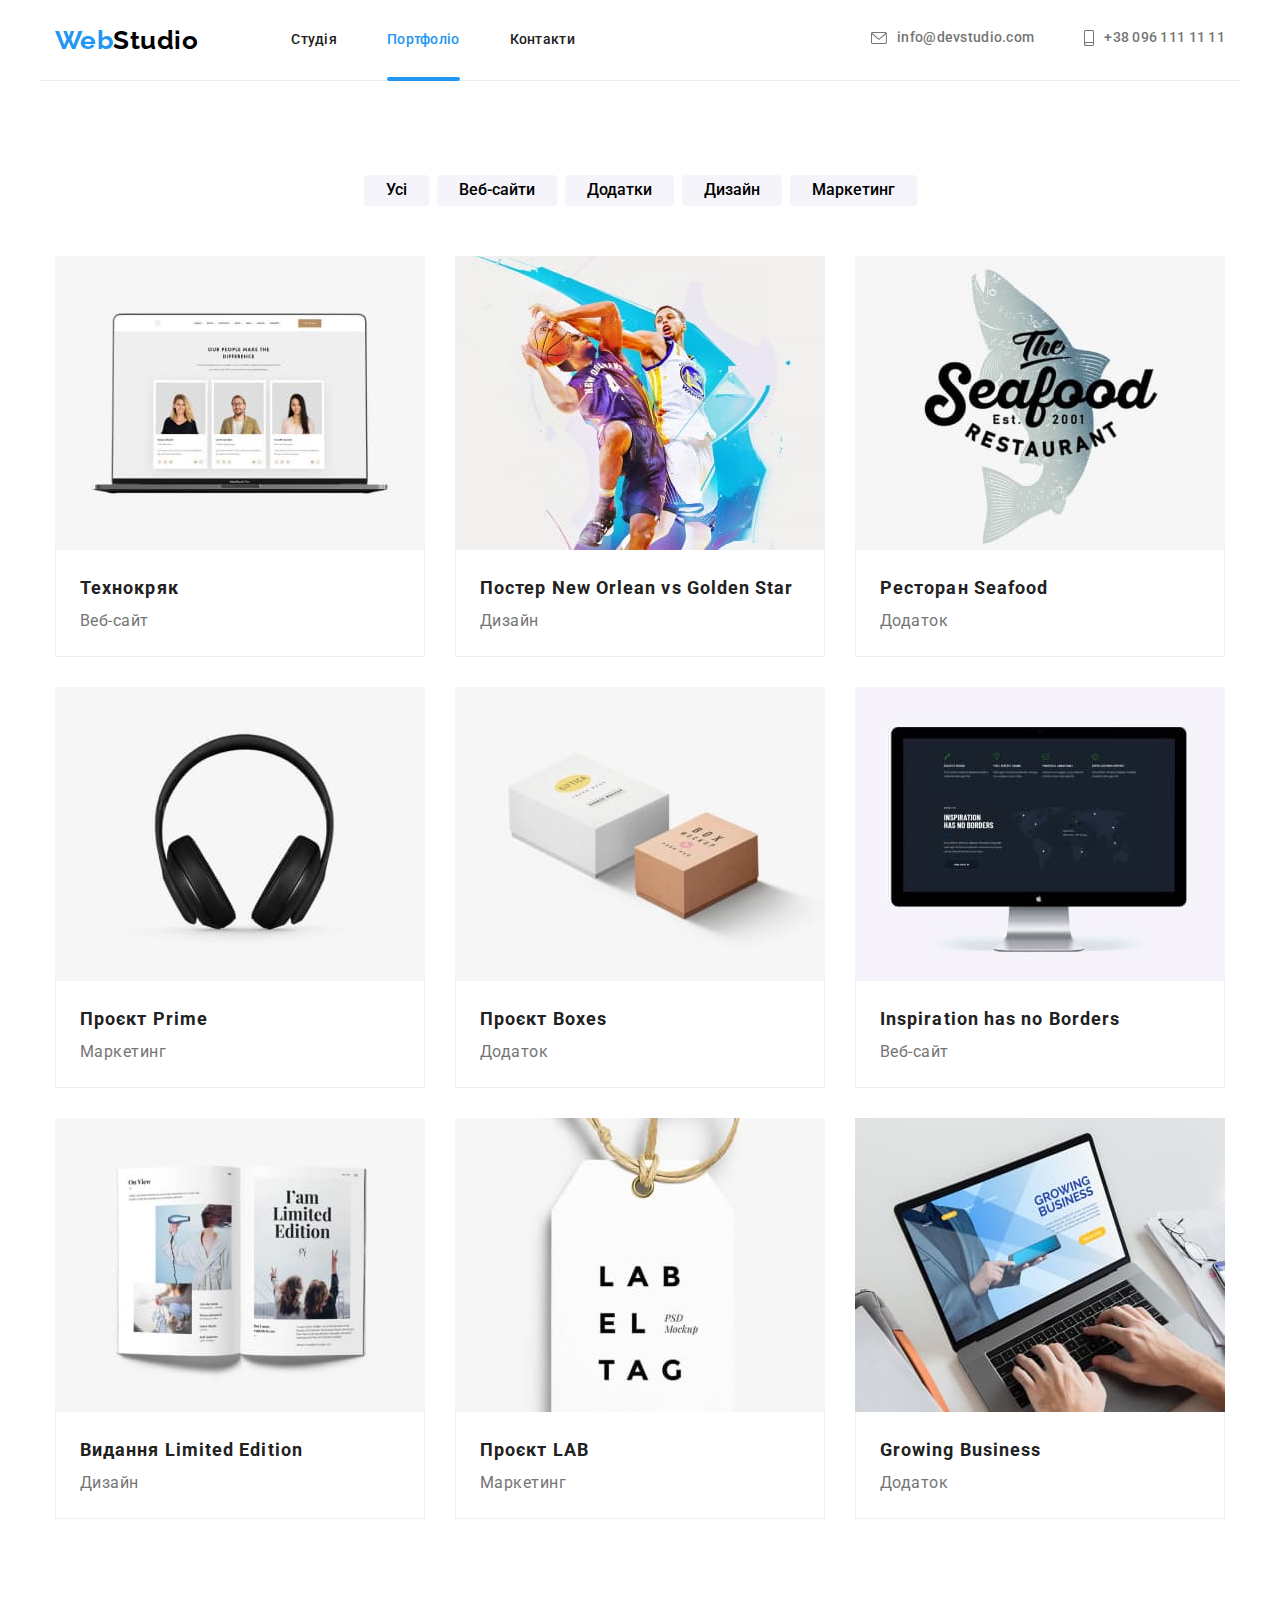
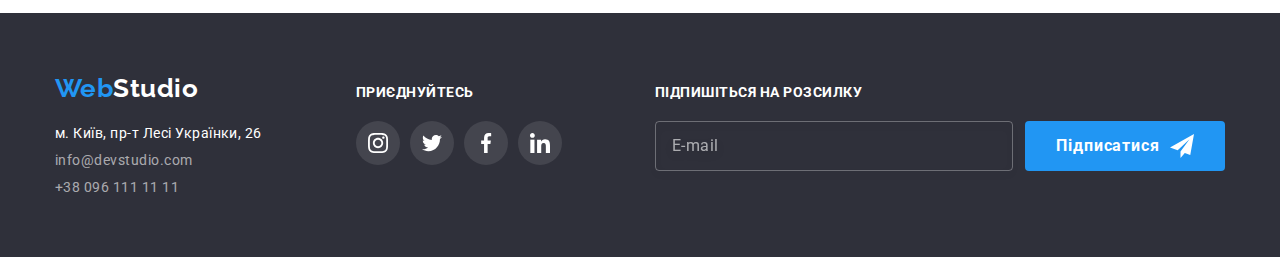
==== portfolio.html @ 6b1ffe1f "Initial commit" ====
<!DOCTYPE html>
<html lang="uk">
  <head>
    <meta charset="UTF-8" />
    <meta http-equiv="X-UA-Compatible" content="IE=edge" />
    <meta name="viewport" content="width=device-width, initial-scale=1.0" />
    <title>Портфоліо</title>

    <!-- Normalize -->
    <link
      rel="stylesheet"
      href="https://cdn.jsdelivr.net/npm/modern-normalize@1.1.0/modern-normalize.min.css"
    />

    <!-- Fonts -->
    <link rel="preconnect" href="https://fonts.googleapis.com" />
    <link rel="preconnect" href="https://fonts.gstatic.com" crossorigin />
    <link
      href="https://fonts.googleapis.com/css2?family=Raleway:wght@700&family=Roboto:wght@400;500;700;900&display=swap"
      rel="stylesheet"
    />

    <!-- Connected CSS files -->
    <link rel="stylesheet" href="css/styles.css" />
  </head>
  <body>
    <!-- Header -->
    <header class="header">
      <div class="container header-flex-container">
      <!-- Logo in header -->
      <a class="header-logo" href="index.html">
        <span class="header-logo-text-web">Web</span><span class="header-logo-text-studio">Studio</span>
      </a>
      <!-- Menu Nav -->
      <nav>
        <ul class="navigation-items">
          <li class="navigation-item">
            <a class="navigation-item-link" href="index.html">Студія</a>
          </li>
          <li class="navigation-item">
            <a class="navigation-item-link active-page" href="portfolio.html">Портфоліо</a>
          </li>
          <li class="navigation-item">
            <a class="navigation-item-link" href="">Контакти</a>
          </li>
        </ul>
      </nav>
      <!-- Contacts in header -->
      <ul class="header-contacts">
        <li class="header-contact-item">
          <a class="header-contact" href="mailto:info@devstudio.com">
            <svg class="header-contact-icon" width="16px" height="12px">
              <use href="./images/icons.svg#icon-envelope"></use>
            </svg>
            info@devstudio.com
          </a>
        </li>
        <li class="header-contact-item">
          <a class="header-contact" href="tel:+380961111111">
            <svg class="header-contact-icon" width="10px" height="16px">
              <use href="./images/icons.svg#icon-smartphone"></use>
            </svg>
            +38 096 111 11 11
          </a>
        </li>
      </ul></div>
    </header>
    <!-- Main -->
    <main class="main">
      <section class="section projects">
        <div class="container">
          <!-- Filters -->
          <ul class="filter-buttons">
            <li><button class="filter-button" type="button">Усі</button></li>
            <li>
              <button class="filter-button" type="button">Веб-сайти</button>
            </li>
            <li>
              <button class="filter-button" type="button">Додатки</button>
            </li>
            <li><button class="filter-button" type="button">Дизайн</button></li>
            <li>
              <button class="filter-button" type="button">Маркетинг</button>
            </li>
          </ul>
          <!-- Projects-list -->
          <ul class="projects-list">
            <li class="project">
              <a class="project-link" href="">
                <div class="project-link-box">
                  <img
                  class="project-link-img"
                  src="images/portfolio/portfolio1.jpg"
                  alt=""
                  class="project-image"
                  width="370"
                  />
                  <div class="description-overlay">
                    <p class="description-overlay-text">
                      Ресурс пропонує комплексні пропозиції з різним рівнем функціоналу та сервісів. Все це дозволить відвідувачу отримати вичерпні відомості про компанію чи приватну особу.
                    </p>
                  </div>
                </div>
                <div class="project-description">
                  <h2 class="project-title">Технокряк</h2>
                  <p class="project-type">Веб-сайт</p>
                </div>
              </a>
            </li>
            <li class="project">
              <a class="project-link" href="">
                <div class="project-link-box">
                  <img
                  class="project-link-img"
                  src="images/portfolio/portfolio2.jpg"
                  alt=""
                  class="project-image"
                  width="370"
                  />
                  <div class="description-overlay">
                    <p class="description-overlay-text">
                      Ресурс пропонує комплексні пропозиції з різним рівнем функціоналу та сервісів. Все це дозволить відвідувачу отримати вичерпні відомості про компанію чи приватну особу.
                    </p>
                  </div>
                </div>
                <div class="project-description">
                  <h2 class="project-title">
                    Постер New Orlean vs Golden Star
                  </h2>
                  <p class="project-type">Дизайн</p>
                </div>
              </a>
            </li>
            <li class="project">
              <a class="project-link" href="">
                <div class="project-link-box">
                  <img
                  class="project-link-img"
                  src="images/portfolio/portfolio3.jpg"
                  alt=""
                  class="project-image"
                  width="370"
                  />
                  <div class="description-overlay">
                    <p class="description-overlay-text">
                      Ресурс пропонує комплексні пропозиції з різним рівнем функціоналу та сервісів. Все це дозволить відвідувачу отримати вичерпні відомості про компанію чи приватну особу.
                    </p>
                  </div>
                </div>
                <div class="project-description">
                  <h2 class="project-title">Ресторан Seafood</h2>
                  <p class="project-type">Додаток</p>
                </div>
              </a>
            </li>
            <li class="project">
              <a class="project-link" href="">
                <div class="project-link-box">
                  <img
                  class="project-link-img"
                  src="images/portfolio/portfolio4.jpg"
                  alt=""
                  class="project-image"
                  width="370"
                  />
                  <div class="description-overlay">
                    <p class="description-overlay-text">
                      Ресурс пропонує комплексні пропозиції з різним рівнем функціоналу та сервісів. Все це дозволить відвідувачу отримати вичерпні відомості про компанію чи приватну особу.
                    </p>
                  </div>
                </div>
                <div class="project-description">
                  <h2 class="project-title">Проєкт Prime</h2>
                  <p class="project-type">Маркетинг</p>
                </div>
              </a>
            </li>
            <li class="project">
              <a class="project-link" href="">
                <div class="project-link-box">
                  <img
                  class="project-link-img"
                  src="images/portfolio/portfolio5.jpg"
                  alt=""
                  class="project-image"
                  width="370"
                  />
                  <div class="description-overlay">
                    <p class="description-overlay-text">
                      Ресурс пропонує комплексні пропозиції з різним рівнем функціоналу та сервісів. Все це дозволить відвідувачу отримати вичерпні відомості про компанію чи приватну особу.
                    </p>
                  </div>
                </div>
                <div class="project-description">
                  <h2 class="project-title">Проєкт Boxes</h2>
                  <p class="project-type">Додаток</p>
                </div>
              </a>
            </li>
            <li class="project">
              <a class="project-link" href="">
                <div class="project-link-box">
                  <img
                  class="project-link-img"
                  src="images/portfolio/portfolio6.jpg"
                  alt=""
                  class="project-image"
                  width="370"
                  />
                  <div class="description-overlay">
                    <p class="description-overlay-text">
                      Ресурс пропонує комплексні пропозиції з різним рівнем функціоналу та сервісів. Все це дозволить відвідувачу отримати вичерпні відомості про компанію чи приватну особу.
                    </p>
                  </div>
                </div>
                <div class="project-description">
                  <h2 class="project-title">Inspiration has no Borders</h2>
                  <p class="project-type">Веб-сайт</p>
                </div>
              </a>
            </li>
            <li class="project">
              <a class="project-link" href="">
                <div class="project-link-box">
                  <img
                  class="project-link-img"
                  src="images/portfolio/portfolio7.jpg"
                  alt=""
                  class="project-image"
                  width="370"
                  />
                  <div class="description-overlay">
                    <p class="description-overlay-text">
                      Ресурс пропонує комплексні пропозиції з різним рівнем функціоналу та сервісів. Все це дозволить відвідувачу отримати вичерпні відомості про компанію чи приватну особу.
                    </p>
                  </div>
                </div>
                <div class="project-description">
                  <h2 class="project-title">Видання Limited Edition</h2>
                  <p class="project-type">Дизайн</p>
                </div>
              </a>
            </li>
            <li class="project">
              <a class="project-link" href="">
                <div class="project-link-box">
                  <img
                  class="project-link-img"
                  src="images/portfolio/portfolio8.jpg"
                  alt=""
                  class="project-image"
                  width="370"
                  />
                  <div class="description-overlay">
                    <p class="description-overlay-text">
                      Ресурс пропонує комплексні пропозиції з різним рівнем функціоналу та сервісів. Все це дозволить відвідувачу отримати вичерпні відомості про компанію чи приватну особу.
                    </p>
                  </div>
                </div>
                <div class="project-description">
                  <h2 class="project-title">Проєкт LAB</h2>
                  <p class="project-type">Маркетинг</p>
                </div>
              </a>
            </li>
            <li class="project">
              <a class="project-link" href="">
                <div class="project-link-box">
                  <img
                  class="project-link-img"
                  src="images/portfolio/portfolio9.jpg"
                  alt=""
                  class="project-image"
                  width="370"
                  />
                  <div class="description-overlay">
                    <p class="description-overlay-text">
                      Ресурс пропонує комплексні пропозиції з різним рівнем функціоналу та сервісів. Все це дозволить відвідувачу отримати вичерпні відомості про компанію чи приватну особу.
                    </p>
                  </div>
                </div>
                <div class="project-description">
                  <h2 class="project-title">Growing Business</h2>
                  <p class="project-type">Додаток</p>
                </div>
              </a>
            </li>
          </ul>
        </div>
      </section>
    </main>
    <!-- Footer -->
    <footer class="footer">
      <div class="container footer-contaiter">
        <div class="logo-and-adress">
        <!-- Logo in footer -->
        <a class="footer-logo" href="index.html">
          <span class="footer-logo-text-web">Web</span><span class="footer-logo-text-studio">Studio</span>
        </a>
        <!-- Footer address -->
        <address>
          <ul class="adress-items">
            <li class="adress-item"><a class="company-address" href="https://goo.gl/maps/HFRotfu45Rd6xeX8A" target="_blank" rel="noreferrer noopener">м. Київ, пр-т Лесі Українки, 26</a></li>
            <li class="adress-item"><a class="contact-footer" href="mailto:info@devstudio.com">info@devstudio.com</a></li>
            <li class="adress-item"><a class="contact-footer" href="tel:+380961111111">+38 096 111 11 11</a></li>
          </ul>
        </address>
        </div>
        <!-- Footer socials -->
        <div class="footer-socials">
          <h2 class="footer-socials-title">Приєднуйтесь</h2>
          <ul class="footer-socials-list">
            <li class="footer-socials-item">
              <a href="" class="footer-socials-link">
                <svg class="footer-socials-icon" width="20px" height="20px">
                  <use href="./images/icons.svg#icon-instagram"></use>
                </svg>
              </a>
            </li>
            <li class="footer-socials-item">
              <a href="" class="footer-socials-link">
                <svg class="footer-socials-icon" width="20px" height="20px">
                  <use href="./images/icons.svg#icon-twitter"></use>
                </svg>
              </a>
            </li>
            <li class="footer-socials-item">
              <a href="" class="footer-socials-link">
                <svg class="footer-socials-icon" width="20px" height="20px">
                  <use href="./images/icons.svg#icon-facebook"></use>
                </svg>
              </a>
            </li>
            <li class="footer-socials-item">
              <a href="" class="footer-socials-link">
                <svg class="footer-socials-icon" width="20px" height="20px">
                  <use href="./images/icons.svg#icon-linkedin"></use>
                </svg>
              </a>
            </li>
          </ul>
        </div>
        <!-- Footer subscribe -->
        <form class="subscribe" name="subscribe" autocomplete="on">
          <h2 class="subscribe-title">Підпишіться на розсилку</h2>
          <div class="subscribe-box-input">
            <input class="subscribe-input" type="email" name="email" placeholder="E-mail">
            <button class="subscribe-btn" type="submit">
              Підписатися
              <svg class="subscribe-icon" width="24px" height="24px" >
                <use href="./images/icons.svg#icon-send"></use>
              </svg>
            </button>
          </div>
        </form>
      </div>
    </footer>
  </body>
</html>
---- css/styles.css ----
:root {
  --primery-text-color: #212121;
  --secondary-text-color: #757575;
  --accent-color: #2196f3;
  --main-background-color: #fff;
  --secondary-background-color: #2f303a;
}

h1,
h2,
h3,
h4,
h5,
h6,
p {
  margin-top: 0;
  margin-bottom: 0;
}

ul {
  list-style: none;
  margin-top: 0;
  margin-bottom: 0;
  padding-left: 0;
}

a {
  text-decoration: none;
}

body {
  font-family: "Roboto", sans-serif;
  letter-spacing: 0.03em;
  color: var(--primery-text-color);
}

.container {
  width: 1200px;
  padding-right: 15px;
  padding-left: 15px;
  margin: 0 auto;

  /* outline: 2px solid tomato; */
}

.section {
  padding-top: 94px;
  padding-bottom: 94px;
  /* outline: 2px solid green; */
}

/* Heder styles */
.header {
  background-color: var(--main-background-color);
}

.header-flex-container {
  display: flex;
  align-items: center;
  border-bottom: 1px solid #ececec;
}

/* Heder-logo styles */
.header-logo {
  margin-right: 93px;

  font-family: Raleway;
  font-weight: 700;
  font-size: 26px;
  line-height: 1.19;
  text-decoration: none;
}

.header-logo-text-web {
  color: var(--accent-color);
}

.header-logo-text-studio {
  color: #000;
}

/* Navigation menu style */

.navigation-items {
  display: flex;
}

.navigation-item:not(:last-child) {
  margin-right: 50px;
}

.navigation-item-link {
  position: relative;

  display: block;
  padding-top: 32px;
  padding-bottom: 32px;

  font-weight: 500;
  font-size: 14px;
  line-height: 1.14;
  letter-spacing: 0.02em;
  color: var(--primery-text-color);
  text-decoration: none;

  transition-property: color;
  transition-duration: 250ms;
  transition-timing-function: cubic-bezier(0.4, 0, 0.2, 1);
}

.navigation-item-link:hover,
.navigation-item-link:focus {
  color: var(--accent-color);
}

.active-page::after {
  content: '';

  position: absolute;
  bottom: -1px;
  left: 0;

  width: 100%;
  height: 4px;
  border-radius: 2px;
  background-color: var(--accent-color);
}

.active-page {
  font-weight: 500;
  font-size: 14px;
  line-height: 1.14;
  letter-spacing: 0.02em;
  color: var(--accent-color);
  text-decoration: none;
}

/* Contacts in header styles */

.header-contacts {
  display: flex;
  margin-left: auto;
}

.header-contact {
  display: inline-flex;

  font-weight: 500;
  font-size: 14px;
  line-height: 1.14;
  letter-spacing: 0.02em;
  align-items: center;
  color: var(--secondary-text-color);
  text-decoration: none;

  transition-property: color;
  transition-duration: 250ms;
  transition-timing-function: cubic-bezier(0.4, 0, 0.2, 1);
}

.header-contact-item:not(:last-child) {
  margin-right: 50px;
}

.header-contact:hover,
.header-contact:focus {
  color: var(--accent-color);
}

.header-contact-icon {
  margin-right: 10px;

  fill: currentColor;

  transition-property: fill;
  transition-duration: 250ms;
  transition-timing-function: cubic-bezier(0.4, 0, 0.2, 1);
}

/* Maine styles */

/* Section hero style */

.hero {
  padding-top: 200px;
  padding-bottom: 200px;
  margin-right: auto;
  margin-left: auto;
  max-width: 1600px;

  background-color: #c4c4c4;
  background-image: linear-gradient(
      to right,
      rgba(47, 48, 58, 0.4),
      rgba(47, 48, 58, 0.4)
    ),
    url(../images/general/background-photo.jpg);
  background-position: center;
}

.hero-title {
  min-height: 120px;
  width: 696px;
  margin-right: auto;
  margin-left: auto;
  margin-bottom: 30px;

  font-weight: 900;
  font-size: 44px;
  line-height: 1.36;
  text-align: center;
  letter-spacing: 0.06em;
  text-transform: uppercase;
  color: #ffffff;
}

.hero-button {
  display: block;
  margin-right: auto;
  margin-left: auto;

  padding-top: 10px;
  padding-right: 32px;
  padding-bottom: 10px;
  padding-left: 32px;
  min-width: 216px;

  font-weight: 700;
  font-size: 16px;
  line-height: 1.88;
  text-align: center;
  letter-spacing: 0.06em;
  color: #ffffff;

  background-color: var(--accent-color);
  cursor: pointer;
  border: none;
  border-radius: 4px;

  transition-property: background-color;
  transition-duration: 250ms;
  transition-timing-function: cubic-bezier(0.4, 0, 0.2, 1);
}

.hero-button:hover {
  background-color: #188ce8;
}

/* Section futures styles */

.features-items {
  display: flex;
  gap: 30px;
}

.feature-item {
  width: 270px;
}

.feature-item-icon-container {
  margin-bottom: 30px;

  display: flex;
  justify-content: center;
  align-items: center;
  width: inherit;
  height: 120px;

  background-color: #f5f4fa;
  border-radius: 4px;
}

.feature-title {
  margin-bottom: 10px;

  font-size: 14px;
  line-height: 1.14;
  text-transform: uppercase;
}

.features-description {
  font-size: 14px;
  line-height: 1.71;
  color: var(--secondary-text-color);
}

/* Section work styles */

.work {
  padding-top: 0;
}

.work-title {
  margin-bottom: 50px;

  font-size: 36px;
  line-height: 1.16;
  text-align: center;
}

.work-items {
  display: flex;
  gap: 30px;
}

.work-item {
  position: relative;
}

.work-item-img {
  display: block;
}

.work-item-label {
  position: absolute;
  bottom: 0;
  left: 0;

  width: 100%;
  min-height: 70px;

  background-color: rgba(47, 48, 58, 0.8);
}

.work-item-label-title {
  padding-top: 27px;

  font-size: 14px;
  line-height: 1.14;
  text-align: center;
  text-transform: uppercase;

  color: #ffffff;
}

/* Section team styles */

.team {
  background-color: #f5f4fa;
}

.team-title {
  margin-bottom: 50px;

  font-size: 36px;
  line-height: 1.16;
  text-align: center;
}

.team-items {
  display: flex;
  gap: 30px;
}

.team-item {
  background-color: var(--main-background-color);

  box-shadow: 0px 1px 3px rgba(0, 0, 0, 0.12), 0px 1px 1px rgba(0, 0, 0, 0.14),
    0px 2px 1px rgba(0, 0, 0, 0.2);
  border-radius: 0px 0px 4px 4px;
}

.team-item-img {
  display: block;
  margin-bottom: 30px;
}

/* Cards with photos, names and titles of professions */

.name {
  margin-bottom: 10px;

  font-weight: 500;
  font-size: 16px;
  line-height: 1.19;
  text-align: center;
}

.position {
  margin-bottom: 30px;

  font-size: 16px;
  line-height: 1.19;
  text-align: center;
  color: var(--secondary-text-color);
}

.socials-list {
  margin-right: auto;
  margin-bottom: 30px;
  margin-left: auto;

  display: flex;
  gap: 10px;
  width: 206px;
  height: 44px;
}

.socials-link {
  display: flex;
  justify-content: center;
  align-items: center;
  width: 44px;
  height: 44px;

  color: #afb1b8;
  background-color: #fff;

  border-radius: 50%;

  transition-property: background-color;
  transition-duration: 250ms;
  transition-timing-function: cubic-bezier(0.4, 0, 0.2, 1);
}

.socials-link:hover,
.socials-link:focus {
  background-color: var(--accent-color);
  color: #fff;
}

.socials-icon {
  fill: currentColor;

  transition-property: fill;
  transition-duration: 250ms;
  transition-timing-function: cubic-bezier(0.4, 0, 0.2, 1);
}

/* Section customers styles*/

.customers-title {
  margin-bottom: 50px;

  font-size: 36px;
  line-height: 1.16;
  text-align: center;
  color: var(--primery-text-color);
}

.customers-list {
  display: flex;
  justify-content: center;
  gap: 30px;
}

.customer-link {
  display: flex;
  justify-content: center;
  align-items: center;
  width: 170px;
  height: 92px;

  color: #afb1b8;

  border: 1px solid #afb1b8;
  border-radius: 4px;

  transition-property: border-color, color;
  transition-duration: 250ms;
  transition-timing-function: cubic-bezier(0.4, 0, 0.2, 1);
}

.customer-link:hover,
.customer-link:focus {
  color: var(--accent-color);
  border-color: var(--accent-color);
}

.customer-icon {
  fill: currentColor;

  transition-property: fill;
  transition-duration: 250ms;
  transition-timing-function: cubic-bezier(0.4, 0, 0.2, 1);
}

/* Footer styles */

.footer {
  padding-top: 60px;
  padding-bottom: 60px;
  background-color: var(--secondary-background-color);
}

.footer-contaiter {
  display: flex;
}

/* Footer logo */

.logo-and-adress {
  margin-right: 70px;
  width: 231px;
}

.footer-logo {
  display: block;
  margin-bottom: 20px;

  text-decoration: none;
}

.footer-logo-text-web,
.footer-logo-text-studio {
  font-family: "Raleway";
  font-weight: 700;
  font-size: 26px;
  line-height: 1.19;
}

.footer-logo-text-web {
  color: var(--accent-color);
}

.footer-logo-text-studio {
  color: #fff;
}

/* Footer adress */

.adress-item:not(:last-child) {
  margin-bottom: 9px;
}

.company-address {
  font-style: normal;
  font-weight: 400;
  font-size: 14px;
  line-height: 1.17;
  color: #ffffff;
  text-decoration: none;

  transition-property: color;
  transition-duration: 250ms;
  transition-timing-function: cubic-bezier(0.4, 0, 0.2, 1);
}

.company-address:hover,
.company-address:focus {
  color: var(--accent-color);
}

.contact-footer {
  font-style: normal;
  font-weight: 400;
  font-size: 14px;
  line-height: 1.17;
  color: rgba(255, 255, 255, 0.6);
  text-decoration: none;

  transition-property: color;
  transition-duration: 250ms;
  transition-timing-function: cubic-bezier(0.4, 0, 0.2, 1);
}

.contact-footer:hover,
.contact-footer:focus {
  color: var(--accent-color);
}

/* Footer socials */

.footer-socials {
  padding-top: 12px;
  margin-right: 93px;
}

.footer-socials-title {
  margin-bottom: 20px;

  font-size: 14px;
  line-height: 1.14;
  text-transform: uppercase;

  color: #ffffff;
}

.footer-socials-list {
  display: flex;
  gap: 10px;
  width: 206px;
  height: 44px;
}

.footer-socials-link {
  display: flex;
  justify-content: center;
  align-items: center;
  width: 44px;
  height: 44px;

  color: #fff;
  background-color: rgba(255, 255, 255, 0.1);

  border-radius: 50%;

  transition-property: background-color;
  transition-duration: 250ms;
  transition-timing-function: cubic-bezier(0.4, 0, 0.2, 1);
}

.footer-socials-link:hover,
.footer-socials-link:focus {
  background-color: var(--accent-color);
  color: #fff;
}

.footer-socials-icon {
  fill: currentColor;

  transition-property: fill;
  transition-duration: 250ms;
  transition-timing-function: cubic-bezier(0.4, 0, 0.2, 1);
}

/* Footer subscribe */

.subscribe {
  padding-top: 12px;
  width: 570px;
}

.subscribe-title {
  margin-bottom: 20px;

  font-size: 14px;
  line-height: 1.14;
  text-transform: uppercase;

  color: #fff;
}

.subscribe-box-input {
  display: flex;
  gap: 12px;
}

.subscribe-input {
  width: 358px;
  height: 50px;

  padding-left: 16px;

  font-size: 16px;
  line-height: 1.25;
  letter-spacing: 0.03em;
  color: #fff;

  background-color: transparent;

  border: 1px solid rgba(255, 255, 255, 0.3);
  filter: drop-shadow(0px 4px 4px rgba(0, 0, 0, 0.15));
  border-radius: 4px;

  outline: none;
}

.subscribe-input::placeholder {
  font-size: 16px;
  line-height: 1.25;
  letter-spacing: 0.03em;

  color: rgba(255, 255, 255, 0.6);
}


.subscribe-btn {
  display: flex;
  align-items: center;
  justify-content: center;
  gap: 10px;
  padding: 0;
  width: 200px;
  height: 50px;

  font-weight: 700;
  font-size: 16px;
  line-height: 1.88;
  letter-spacing: 0.06em;

  color: #fff;

  background-color: var(--accent-color);
  border: transparent;
  border-radius: 4px;

  transition-property: box-shadow;
  transition-duration: 250ms;
  transition-timing-function: cubic-bezier(0.4, 0, 0.2, 1);
}

.subscribe-btn:hover {
  box-shadow: 0px 4px 4px rgba(0, 0, 0, 0.15);
}

/* Portfolio page */

/* Mine styles */

/* Filters */

.filter-buttons {
  display: flex;
  justify-content: center;
  gap: 8px;
  margin-bottom: 50px;
}

.filter-button {
  padding-top: 6px;
  padding-right: 22px;
  padding-bottom: 6px;
  padding-left: 22px;

  font-weight: 500;
  font-size: 16px;
  line-height: 1.16;
  text-align: center;
  cursor: pointer;

  background-color: #f5f4fa;
  border: none;
  border-radius: 4px;

  transition-property: color, background-color, box-shadow;
  transition-duration: 250ms;
  transition-timing-function: cubic-bezier(0.4, 0, 0.2, 1);
}

.filter-button:hover,
.filter-button:focus {
  color: #fff;
  background-color: var(--accent-color);
  box-shadow: 0px 3px 1px rgba(0, 0, 0, 0.1), 0px 1px 2px rgba(0, 0, 0, 0.08),
    0px 2px 2px rgba(0, 0, 0, 0.12);
}

/* Projects */

.projects-list {
  display: flex;
  flex-wrap: wrap;
  gap: 30px;
}

.project {
  background-color: var(--main-background-color);
}

.project-link {
  display: block;

  text-decoration: none;

  transition-property: box-shadow;
  transition-duration: 250ms;
  transition-timing-function: cubic-bezier(0.4, 0, 0.2, 1);
}

.project-link:hover,
.project-link:focus {
  box-shadow: 0px 1px 1px rgba(0, 0, 0, 0.12), 0px 4px 4px rgba(0, 0, 0, 0.06),
    1px 4px 6px rgba(0, 0, 0, 0.16);
}

.project-link-box {
  position: relative;

  overflow: hidden;
}

.project-link-img {
  display: block;
}

.description-overlay {
  position: absolute;
  top: 0;
  left: 0;

  width: 100%;
  height: 100%;

  padding: 63px 24px;

  background-color: rgba(33, 150, 243, 0.9);

  transform: translateY(100%);

  transition-property: transform;
  transition-duration: 250ms;
  transition-timing-function: cubic-bezier(0.4, 0, 0.2, 1);
}

.project-link:hover .description-overlay {
  transform: translateY(0);
}

.description-overlay-text {
  font-size: 18px;
  line-height: 1.56;

  color: #fff;
}

.project-description {
  padding-top: 20px;
  padding-right: 24px;
  padding-left: 24px;
  padding-bottom: 20px;

  border: 1px solid #eeeeee;
  border-top: none;
}

.project-title {
  font-size: 18px;
  line-height: 2;
  letter-spacing: 0.06em;
  color: var(--primery-text-color);
}

.project-type {
  font-size: 16px;
  line-height: 1.88;
  color: var(--secondary-text-color);
}

/* Modal window */

.backdrop {
  position: fixed;
  top: 0;

  width: 100%;
  height: 100%;

  background-color: rgba(0, 0, 0, 0.2);

  transition-property: opacity, visibility;
  transition-duration: 250ms;
  transition-timing-function: cubic-bezier(0.4, 0, 0.2, 1);
}

.backdrop.is-hidden {
  opacity: 0;
  visibility: hidden;
  pointer-events: none;
}

.modal {
  position: absolute;
  top: 50%;
  left: 50%;

  transform: translateX(-50%) translateY(-50%);

  padding: 40px;
  width: 528px;
  min-height: 581px;

  background-color: #fff;
  box-shadow: 0px 1px 3px rgba(0, 0, 0, 0.12), 0px 1px 1px rgba(0, 0, 0, 0.14), 0px 2px 1px rgba(0, 0, 0, 0.2);
  border-radius: 4px;
}

.modal-btn{
  position: absolute;
  top: 8px;
  right: 8px;

  padding: 0;

  display: flex;
  align-items: center;
  justify-content: center;
  width: 30px;
  height: 30px;


  background-color: #fff;
  border: 1px solid rgba(0, 0, 0, 0.1);
  border-radius: 50%;

  cursor: pointer;
}

.modal-btn-icon {
  transition-property: fill;
  transition-duration: 250ms;
  transition-timing-function: cubic-bezier(0.4, 0, 0.2, 1);
}

.modal-btn-icon:hover {
  fill: var(--accent-color);
}

.modal-form-title {
  display: block;
  text-align: center;

  margin-bottom: 12px;

  font-size: 20px;
  line-height: 1.15;
  text-align: center;
}

.modal-form-label {
  display: block;
  margin-bottom: 4px;

  font-size: 12px;
  line-height: 1.16;
  letter-spacing: 0.01em;
  color: #757575;
}

.modal-form-group {
  position: relative;
  margin-bottom: 10px;
}

.modal-form-input {
  width: 100%;
  height: 40px;
  padding-left: 42px;



  border: 1px solid rgba(33, 33, 33, 0.2);
  border-radius: 4px;

  outline: 1px solid transparent;
  outline-offset: -1px;

  transition-property: outline-color;
  transition-duration: 250ms;
  transition-timing-function: cubic-bezier(0.4, 0, 0.2, 1);
}

.modal-form-input:focus {
  outline-color: var(--accent-color);
}

.modal-form-icon {
  position: absolute;
  top: 50%;
  left: 12px;

  transform: translateY(-50%);

  transition-property: fill;
  transition-duration: 250ms;
  transition-timing-function: cubic-bezier(0.4, 0, 0.2, 1);
}

.modal-form-input:focus-within + .modal-form-icon {
  fill: var(--accent-color);
}

.modal-form-comment {
  width: 100%;
  height: 120px;
  padding: 12px 16px;
  margin-bottom: 20px;

  font-size: 12px;
  line-height: 1.16;
  letter-spacing: 0.01em;

  border: 1px solid rgba(33, 33, 33, 0.2);
  border-radius: 4px;

  outline: 1px solid transparent;
  outline-offset: -1px;

  transition-property: outline-color;
  transition-duration: 250ms;
  transition-timing-function: cubic-bezier(0.4, 0, 0.2, 1);

  resize: none;
}

.modal-form-comment:focus {
  outline-color: var(--accent-color);
}

.modal-form-comment::placeholder {
  font-size: 12px;
  line-height: 1.16;
  letter-spacing: 0.01em;

  color: rgba(117, 117, 117, 0.5);
}

.modal-form-agreement {
  display: flex;
  align-items: center;
  justify-content: center;
  gap: 7px;

  margin-bottom: 30px;

}

.modal-form-checkbox {
  appearance: none;
  width: 16px;
  height: 15px;

  border: 2px solid #000;
  border-radius: 2px;

  background-image: url("data:image/svg+xml,%3Csvg width='13' height='10' viewBox='0 0 13 10' fill='none' xmlns='http://www.w3.org/2000/svg'%3E%3Cpath d='M1.95703 4.75166L1.88825 4.68604L1.81923 4.75141L0.93123 5.59258L0.854858 5.66492L0.930974 5.73753L4.42671 9.07236L4.49574 9.1382L4.56476 9.07236L12.069 1.91352L12.1449 1.84116L12.069 1.76881L11.1873 0.927644L11.1183 0.861826L11.0493 0.927611L4.49577 7.17353L1.95703 4.75166Z' fill='white' stroke='white' stroke-width='0.2'/%3E%3C/svg%3E");
  background-repeat: no-repeat;
  background-position: center;
  background-size: 0;

  transition-property: background-color, border-color, background-size;
  transition-duration: 250ms;
  transition-timing-function: cubic-bezier(0.4, 0, 0.2, 1);
}

.modal-form-checkbox:checked {
  background-color: var(--accent-color);
  border-color: transparent;
  background-size: 11px 8px;

}

.modal-form-agreement-text {
  font-size: 14px;
  line-height: 1.71;
  color: var(--secondary-text-color);

  user-select: none;
}

.modal-form-link {
  color: var(--accent-color);
  text-decoration: underline;
}

.modal-btn-send {
  display: flex;
  align-items: center;
  justify-content: center;
  padding: 0;
  margin-right: auto;
  margin-left: auto;
  width: 200px;
  height: 50px;

  font-weight: 700;
  font-size: 16px;
  line-height: 1.88;
  letter-spacing: 0.06em;

  color: #fff;

  background-color: #188CE8;
  border: transparent;
  border-radius: 4px;

  transition-property: box-shadow;
  transition-duration: 250ms;
  transition-timing-function: cubic-bezier(0.4, 0, 0.2, 1);

  cursor: pointer;
}

.modal-btn-send:hover {
  box-shadow: 0px 4px 4px rgba(0, 0, 0, 0.15);
}
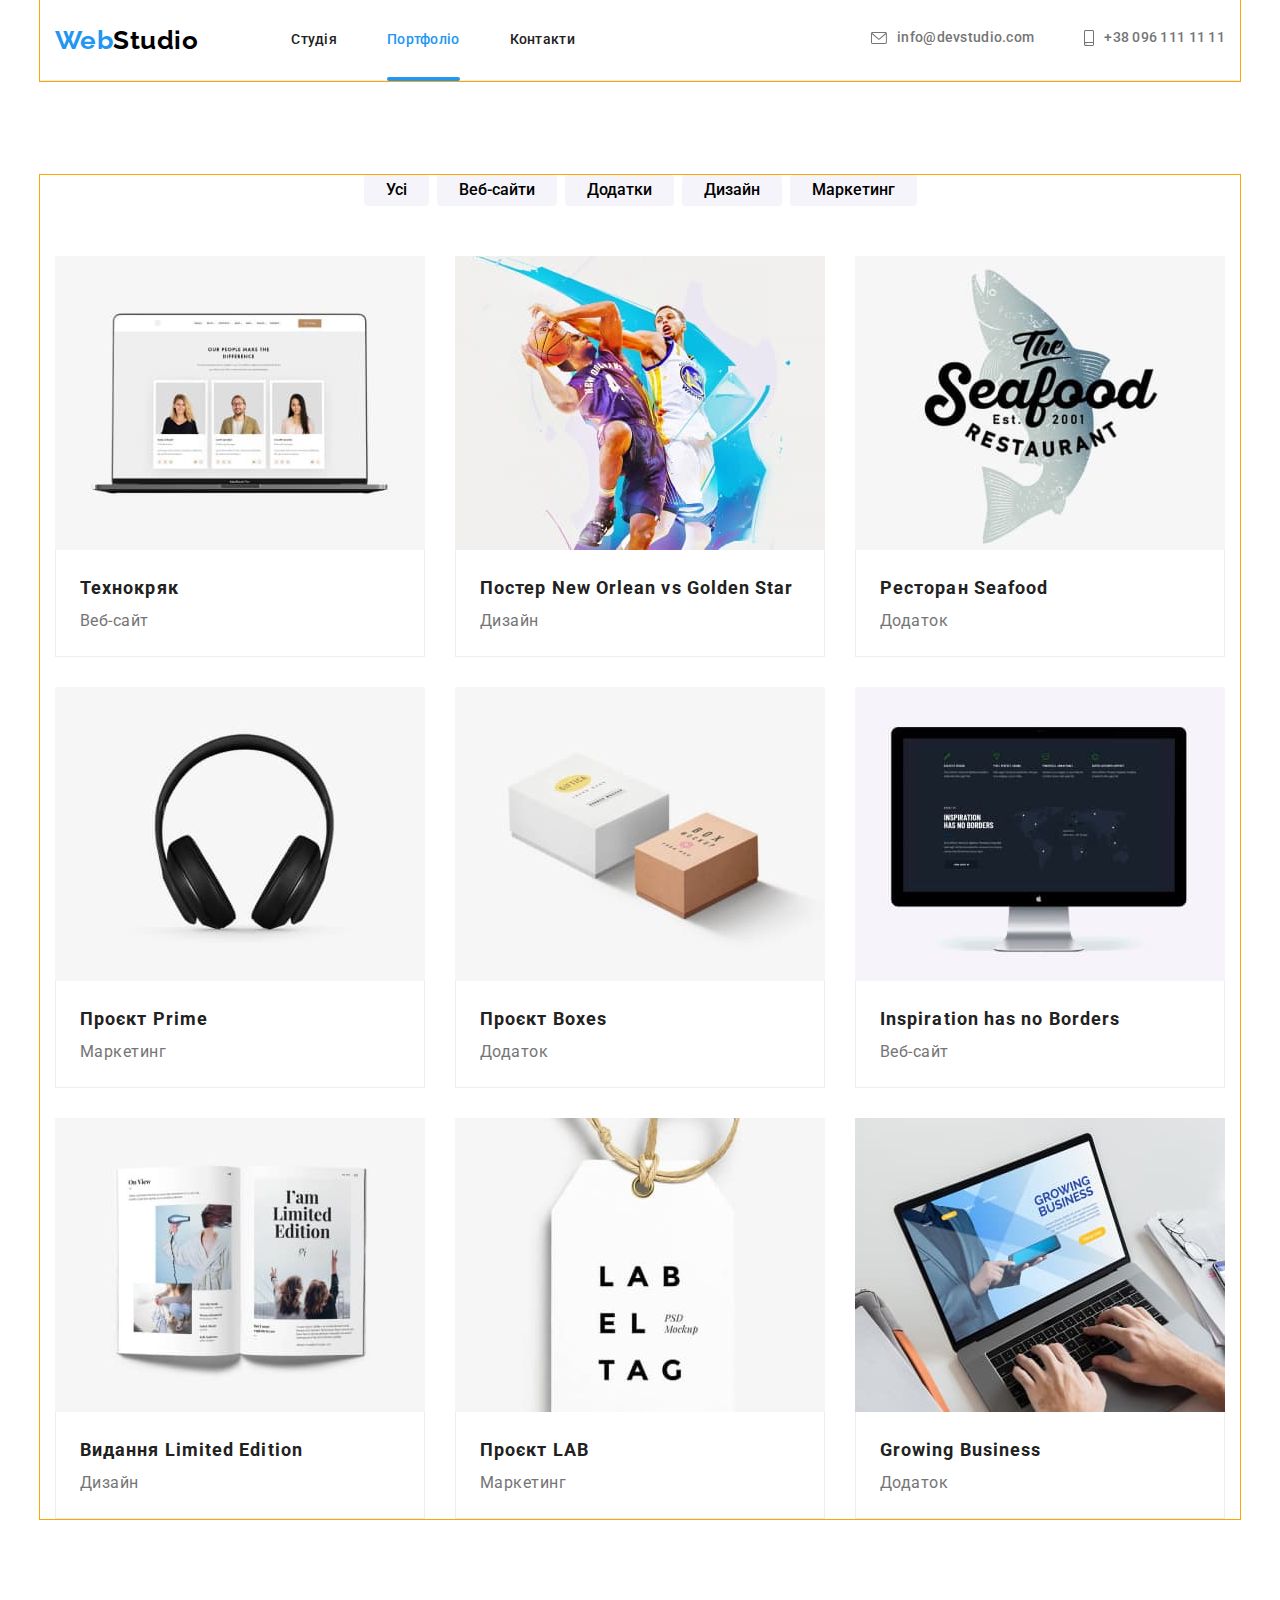
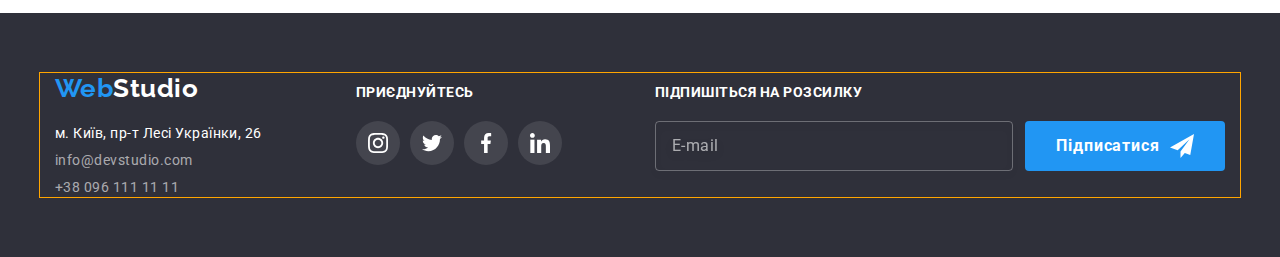
==== commit 33c61381: "Внесені правки що до зауважень ментора" ====
--- a/portfolio.html
+++ b/portfolio.html
@@ -21,267 +21,288 @@
     />
 
     <!-- Connected CSS files -->
-    <link rel="stylesheet" href="css/styles.css" />
+    <link rel="stylesheet" href="css/main.min.css" />
   </head>
   <body>
     <!-- Header -->
     <header class="header">
-      <div class="container header-flex-container">
-      <!-- Logo in header -->
-      <a class="header-logo" href="index.html">
-        <span class="header-logo-text-web">Web</span><span class="header-logo-text-studio">Studio</span>
-      </a>
-      <!-- Menu Nav -->
-      <nav>
-        <ul class="navigation-items">
-          <li class="navigation-item">
-            <a class="navigation-item-link" href="index.html">Студія</a>
+      <div class="container header__container">
+        <!-- Logo in header -->
+        <a class="logo header__logo" href="index.html">
+          Web<span class="logo--text-dark">Studio</span>
+        </a>
+        <!-- Menu Nav -->
+        <nav class="nav">
+          <ul class="nav__list">
+            <li class="nav__item">
+              <a class="nav__link" href="index.html">Студія</a>
+            </li>
+            <li class="nav__item">
+              <a class="nav__link nav--active-page" href="portfolio.html"
+                >Портфоліо</a
+              >
+            </li>
+            <li class="nav__item"><a class="nav__link" href="">Контакти</a></li>
+          </ul>
+        </nav>
+        <!-- Contacts in header -->
+        <ul class="header-contacts">
+          <li class="header-contacts__item">
+            <a class="header-contacts__link" href="mailto:info@devstudio.com">
+              <svg class="header-contacts__icon" width="16px" height="12px">
+                <use href="./images/icons.svg#icon-envelope"></use>
+              </svg>
+              info@devstudio.com
+            </a>
           </li>
-          <li class="navigation-item">
-            <a class="navigation-item-link active-page" href="portfolio.html">Портфоліо</a>
-          </li>
-          <li class="navigation-item">
-            <a class="navigation-item-link" href="">Контакти</a>
+          <li class="header-contacts__item">
+            <a class="header-contacts__link" href="tel:+380961111111">
+              <svg class="header-contacts__icon" width="10px" height="16px">
+                <use href="./images/icons.svg#icon-smartphone"></use>
+              </svg>
+              +38 096 111 11 11
+            </a>
           </li>
         </ul>
-      </nav>
-      <!-- Contacts in header -->
-      <ul class="header-contacts">
-        <li class="header-contact-item">
-          <a class="header-contact" href="mailto:info@devstudio.com">
-            <svg class="header-contact-icon" width="16px" height="12px">
-              <use href="./images/icons.svg#icon-envelope"></use>
-            </svg>
-            info@devstudio.com
-          </a>
-        </li>
-        <li class="header-contact-item">
-          <a class="header-contact" href="tel:+380961111111">
-            <svg class="header-contact-icon" width="10px" height="16px">
-              <use href="./images/icons.svg#icon-smartphone"></use>
-            </svg>
-            +38 096 111 11 11
-          </a>
-        </li>
-      </ul></div>
+      </div>
     </header>
     <!-- Main -->
     <main class="main">
       <section class="section projects">
         <div class="container">
           <!-- Filters -->
-          <ul class="filter-buttons">
-            <li><button class="filter-button" type="button">Усі</button></li>
+          <ul class="filter">
+            <li><button class="filter__button" type="button">Усі</button></li>
             <li>
-              <button class="filter-button" type="button">Веб-сайти</button>
+              <button class="filter__button" type="button">Веб-сайти</button>
             </li>
             <li>
-              <button class="filter-button" type="button">Додатки</button>
-            </li>
-            <li><button class="filter-button" type="button">Дизайн</button></li>
+              <button class="filter__button" type="button">Додатки</button>
+            </li>
             <li>
-              <button class="filter-button" type="button">Маркетинг</button>
+              <button class="filter__button" type="button">Дизайн</button>
+            </li>
+            <li>
+              <button class="filter__button" type="button">Маркетинг</button>
             </li>
           </ul>
           <!-- Projects-list -->
           <ul class="projects-list">
-            <li class="project">
-              <a class="project-link" href="">
-                <div class="project-link-box">
-                  <img
-                  class="project-link-img"
-                  src="images/portfolio/portfolio1.jpg"
-                  alt=""
-                  class="project-image"
-                  width="370"
-                  />
-                  <div class="description-overlay">
-                    <p class="description-overlay-text">
-                      Ресурс пропонує комплексні пропозиції з різним рівнем функціоналу та сервісів. Все це дозволить відвідувачу отримати вичерпні відомості про компанію чи приватну особу.
-                    </p>
-                  </div>
-                </div>
-                <div class="project-description">
-                  <h2 class="project-title">Технокряк</h2>
-                  <p class="project-type">Веб-сайт</p>
-                </div>
-              </a>
-            </li>
-            <li class="project">
-              <a class="project-link" href="">
-                <div class="project-link-box">
-                  <img
-                  class="project-link-img"
-                  src="images/portfolio/portfolio2.jpg"
-                  alt=""
-                  class="project-image"
-                  width="370"
-                  />
-                  <div class="description-overlay">
-                    <p class="description-overlay-text">
-                      Ресурс пропонує комплексні пропозиції з різним рівнем функціоналу та сервісів. Все це дозволить відвідувачу отримати вичерпні відомості про компанію чи приватну особу.
-                    </p>
-                  </div>
-                </div>
-                <div class="project-description">
-                  <h2 class="project-title">
+            <li class="projects__item">
+              <a class="projects__link" href="">
+                <div class="projects__box">
+                  <img
+                    class="projects__img"
+                    src="images/portfolio/portfolio1.jpg"
+                    alt=""
+                    width="370"
+                  />
+                  <div class="projects__overlay">
+                    <p class="projects__overlay-text">
+                      Ресурс пропонує комплексні пропозиції з різним рівнем
+                      функціоналу та сервісів. Все це дозволить відвідувачу
+                      отримати вичерпні відомості про компанію чи приватну
+                      особу.
+                    </p>
+                  </div>
+                </div>
+                <div class="project__description">
+                  <h2 class="project__title">Технокряк</h2>
+                  <p class="project__type">Веб-сайт</p>
+                </div>
+              </a>
+            </li>
+            <li class="projects__item">
+              <a class="projects__link" href="">
+                <div class="projects__box">
+                  <img
+                    class="projects__img"
+                    src="images/portfolio/portfolio2.jpg"
+                    alt=""
+                    width="370"
+                  />
+                  <div class="projects__overlay">
+                    <p class="projects__overlay-text">
+                      Ресурс пропонує комплексні пропозиції з різним рівнем
+                      функціоналу та сервісів. Все це дозволить відвідувачу
+                      отримати вичерпні відомості про компанію чи приватну
+                      особу.
+                    </p>
+                  </div>
+                </div>
+                <div class="project__description">
+                  <h2 class="project__title">
                     Постер New Orlean vs Golden Star
                   </h2>
-                  <p class="project-type">Дизайн</p>
-                </div>
-              </a>
-            </li>
-            <li class="project">
-              <a class="project-link" href="">
-                <div class="project-link-box">
-                  <img
-                  class="project-link-img"
-                  src="images/portfolio/portfolio3.jpg"
-                  alt=""
-                  class="project-image"
-                  width="370"
-                  />
-                  <div class="description-overlay">
-                    <p class="description-overlay-text">
-                      Ресурс пропонує комплексні пропозиції з різним рівнем функціоналу та сервісів. Все це дозволить відвідувачу отримати вичерпні відомості про компанію чи приватну особу.
-                    </p>
-                  </div>
-                </div>
-                <div class="project-description">
-                  <h2 class="project-title">Ресторан Seafood</h2>
-                  <p class="project-type">Додаток</p>
-                </div>
-              </a>
-            </li>
-            <li class="project">
-              <a class="project-link" href="">
-                <div class="project-link-box">
-                  <img
-                  class="project-link-img"
-                  src="images/portfolio/portfolio4.jpg"
-                  alt=""
-                  class="project-image"
-                  width="370"
-                  />
-                  <div class="description-overlay">
-                    <p class="description-overlay-text">
-                      Ресурс пропонує комплексні пропозиції з різним рівнем функціоналу та сервісів. Все це дозволить відвідувачу отримати вичерпні відомості про компанію чи приватну особу.
-                    </p>
-                  </div>
-                </div>
-                <div class="project-description">
-                  <h2 class="project-title">Проєкт Prime</h2>
-                  <p class="project-type">Маркетинг</p>
-                </div>
-              </a>
-            </li>
-            <li class="project">
-              <a class="project-link" href="">
-                <div class="project-link-box">
-                  <img
-                  class="project-link-img"
-                  src="images/portfolio/portfolio5.jpg"
-                  alt=""
-                  class="project-image"
-                  width="370"
-                  />
-                  <div class="description-overlay">
-                    <p class="description-overlay-text">
-                      Ресурс пропонує комплексні пропозиції з різним рівнем функціоналу та сервісів. Все це дозволить відвідувачу отримати вичерпні відомості про компанію чи приватну особу.
-                    </p>
-                  </div>
-                </div>
-                <div class="project-description">
-                  <h2 class="project-title">Проєкт Boxes</h2>
-                  <p class="project-type">Додаток</p>
-                </div>
-              </a>
-            </li>
-            <li class="project">
-              <a class="project-link" href="">
-                <div class="project-link-box">
-                  <img
-                  class="project-link-img"
-                  src="images/portfolio/portfolio6.jpg"
-                  alt=""
-                  class="project-image"
-                  width="370"
-                  />
-                  <div class="description-overlay">
-                    <p class="description-overlay-text">
-                      Ресурс пропонує комплексні пропозиції з різним рівнем функціоналу та сервісів. Все це дозволить відвідувачу отримати вичерпні відомості про компанію чи приватну особу.
-                    </p>
-                  </div>
-                </div>
-                <div class="project-description">
-                  <h2 class="project-title">Inspiration has no Borders</h2>
-                  <p class="project-type">Веб-сайт</p>
-                </div>
-              </a>
-            </li>
-            <li class="project">
-              <a class="project-link" href="">
-                <div class="project-link-box">
-                  <img
-                  class="project-link-img"
-                  src="images/portfolio/portfolio7.jpg"
-                  alt=""
-                  class="project-image"
-                  width="370"
-                  />
-                  <div class="description-overlay">
-                    <p class="description-overlay-text">
-                      Ресурс пропонує комплексні пропозиції з різним рівнем функціоналу та сервісів. Все це дозволить відвідувачу отримати вичерпні відомості про компанію чи приватну особу.
-                    </p>
-                  </div>
-                </div>
-                <div class="project-description">
-                  <h2 class="project-title">Видання Limited Edition</h2>
-                  <p class="project-type">Дизайн</p>
-                </div>
-              </a>
-            </li>
-            <li class="project">
-              <a class="project-link" href="">
-                <div class="project-link-box">
-                  <img
-                  class="project-link-img"
-                  src="images/portfolio/portfolio8.jpg"
-                  alt=""
-                  class="project-image"
-                  width="370"
-                  />
-                  <div class="description-overlay">
-                    <p class="description-overlay-text">
-                      Ресурс пропонує комплексні пропозиції з різним рівнем функціоналу та сервісів. Все це дозволить відвідувачу отримати вичерпні відомості про компанію чи приватну особу.
-                    </p>
-                  </div>
-                </div>
-                <div class="project-description">
-                  <h2 class="project-title">Проєкт LAB</h2>
-                  <p class="project-type">Маркетинг</p>
-                </div>
-              </a>
-            </li>
-            <li class="project">
-              <a class="project-link" href="">
-                <div class="project-link-box">
-                  <img
-                  class="project-link-img"
-                  src="images/portfolio/portfolio9.jpg"
-                  alt=""
-                  class="project-image"
-                  width="370"
-                  />
-                  <div class="description-overlay">
-                    <p class="description-overlay-text">
-                      Ресурс пропонує комплексні пропозиції з різним рівнем функціоналу та сервісів. Все це дозволить відвідувачу отримати вичерпні відомості про компанію чи приватну особу.
-                    </p>
-                  </div>
-                </div>
-                <div class="project-description">
-                  <h2 class="project-title">Growing Business</h2>
-                  <p class="project-type">Додаток</p>
+                  <p class="project__type">Дизайн</p>
+                </div>
+              </a>
+            </li>
+            <li class="projects__item">
+              <a class="projects__link" href="">
+                <div class="projects__box">
+                  <img
+                    class="projects__img"
+                    src="images/portfolio/portfolio3.jpg"
+                    alt=""
+                    width="370"
+                  />
+                  <div class="projects__overlay">
+                    <p class="projects__overlay-text">
+                      Ресурс пропонує комплексні пропозиції з різним рівнем
+                      функціоналу та сервісів. Все це дозволить відвідувачу
+                      отримати вичерпні відомості про компанію чи приватну
+                      особу.
+                    </p>
+                  </div>
+                </div>
+                <div class="project__description">
+                  <h2 class="project__title">Ресторан Seafood</h2>
+                  <p class="project__type">Додаток</p>
+                </div>
+              </a>
+            </li>
+            <li class="projects__item">
+              <a class="projects__link" href="">
+                <div class="projects__box">
+                  <img
+                    class="projects__img"
+                    src="images/portfolio/portfolio4.jpg"
+                    alt=""
+                    width="370"
+                  />
+                  <div class="projects__overlay">
+                    <p class="projects__overlay-text">
+                      Ресурс пропонує комплексні пропозиції з різним рівнем
+                      функціоналу та сервісів. Все це дозволить відвідувачу
+                      отримати вичерпні відомості про компанію чи приватну
+                      особу.
+                    </p>
+                  </div>
+                </div>
+                <div class="project__description">
+                  <h2 class="project__title">Проєкт Prime</h2>
+                  <p class="project__type">Маркетинг</p>
+                </div>
+              </a>
+            </li>
+            <li class="projects__item">
+              <a class="projects__link" href="">
+                <div class="projects__box">
+                  <img
+                    class="projects__img"
+                    src="images/portfolio/portfolio5.jpg"
+                    alt=""
+                    width="370"
+                  />
+                  <div class="projects__overlay">
+                    <p class="projects__overlay-text">
+                      Ресурс пропонує комплексні пропозиції з різним рівнем
+                      функціоналу та сервісів. Все це дозволить відвідувачу
+                      отримати вичерпні відомості про компанію чи приватну
+                      особу.
+                    </p>
+                  </div>
+                </div>
+                <div class="project__description">
+                  <h2 class="project__title">Проєкт Boxes</h2>
+                  <p class="project__type">Додаток</p>
+                </div>
+              </a>
+            </li>
+            <li class="projects__item">
+              <a class="projects__link" href="">
+                <div class="projects__box">
+                  <img
+                    class="projects__img"
+                    src="images/portfolio/portfolio6.jpg"
+                    alt=""
+                    width="370"
+                  />
+                  <div class="projects__overlay">
+                    <p class="projects__overlay-text">
+                      Ресурс пропонує комплексні пропозиції з різним рівнем
+                      функціоналу та сервісів. Все це дозволить відвідувачу
+                      отримати вичерпні відомості про компанію чи приватну
+                      особу.
+                    </p>
+                  </div>
+                </div>
+                <div class="project__description">
+                  <h2 class="project__title">Inspiration has no Borders</h2>
+                  <p class="project__type">Веб-сайт</p>
+                </div>
+              </a>
+            </li>
+            <li class="projects__item">
+              <a class="projects__link" href="">
+                <div class="projects__box">
+                  <img
+                    class="projects__img"
+                    src="images/portfolio/portfolio7.jpg"
+                    alt=""
+                    width="370"
+                  />
+                  <div class="projects__overlay">
+                    <p class="projects__overlay-text">
+                      Ресурс пропонує комплексні пропозиції з різним рівнем
+                      функціоналу та сервісів. Все це дозволить відвідувачу
+                      отримати вичерпні відомості про компанію чи приватну
+                      особу.
+                    </p>
+                  </div>
+                </div>
+                <div class="project__description">
+                  <h2 class="project__title">Видання Limited Edition</h2>
+                  <p class="project__type">Дизайн</p>
+                </div>
+              </a>
+            </li>
+            <li class="projects__item">
+              <a class="projects__link" href="">
+                <div class="projects__box">
+                  <img
+                    class="projects__img"
+                    src="images/portfolio/portfolio8.jpg"
+                    alt=""
+                    width="370"
+                  />
+                  <div class="projects__overlay">
+                    <p class="projects__overlay-text">
+                      Ресурс пропонує комплексні пропозиції з різним рівнем
+                      функціоналу та сервісів. Все це дозволить відвідувачу
+                      отримати вичерпні відомості про компанію чи приватну
+                      особу.
+                    </p>
+                  </div>
+                </div>
+                <div class="project__description">
+                  <h2 class="project__title">Проєкт LAB</h2>
+                  <p class="project__type">Маркетинг</p>
+                </div>
+              </a>
+            </li>
+            <li class="projects__item">
+              <a class="projects__link" href="">
+                <div class="projects__box">
+                  <img
+                    class="projects__img"
+                    src="images/portfolio/portfolio9.jpg"
+                    alt=""
+                    width="370"
+                  />
+                  <div class="projects__overlay">
+                    <p class="projects__overlay-text">
+                      Ресурс пропонує комплексні пропозиції з різним рівнем
+                      функціоналу та сервісів. Все це дозволить відвідувачу
+                      отримати вичерпні відомості про компанію чи приватну
+                      особу.
+                    </p>
+                  </div>
+                </div>
+                <div class="project__description">
+                  <h2 class="project__title">Growing Business</h2>
+                  <p class="project__type">Додаток</p>
                 </div>
               </a>
             </li>
@@ -291,49 +312,81 @@
     </main>
     <!-- Footer -->
     <footer class="footer">
-      <div class="container footer-contaiter">
+      <div class="container footer__contaiter">
         <div class="logo-and-adress">
-        <!-- Logo in footer -->
-        <a class="footer-logo" href="index.html">
-          <span class="footer-logo-text-web">Web</span><span class="footer-logo-text-studio">Studio</span>
-        </a>
-        <!-- Footer address -->
-        <address>
-          <ul class="adress-items">
-            <li class="adress-item"><a class="company-address" href="https://goo.gl/maps/HFRotfu45Rd6xeX8A" target="_blank" rel="noreferrer noopener">м. Київ, пр-т Лесі Українки, 26</a></li>
-            <li class="adress-item"><a class="contact-footer" href="mailto:info@devstudio.com">info@devstudio.com</a></li>
-            <li class="adress-item"><a class="contact-footer" href="tel:+380961111111">+38 096 111 11 11</a></li>
-          </ul>
-        </address>
+          <!-- Logo in footer -->
+          <a class="logo footer-logo" href="index.html">
+            Web<span class="logo--text-light">Studio</span>
+          </a>
+          <!-- Footer address -->
+          <address>
+            <ul class="contacts-list">
+              <li class="contacts-list__item">
+                <a
+                  class="contacts-list__link contacts-list__link--address"
+                  href="https://goo.gl/maps/HFRotfu45Rd6xeX8A"
+                  target="_blank"
+                  rel="noreferrer noopener"
+                  >м. Київ, пр-т Лесі Українки, 26</a
+                >
+              </li>
+              <li class="contacts-list__item">
+                <a class="contacts-list__link" href="mailto:info@devstudio.com"
+                  >info@devstudio.com</a
+                >
+              </li>
+              <li class="contacts-list__item">
+                <a class="contacts-list__link" href="tel:+380961111111"
+                  >+38 096 111 11 11</a
+                >
+              </li>
+            </ul>
+          </address>
         </div>
         <!-- Footer socials -->
         <div class="footer-socials">
-          <h2 class="footer-socials-title">Приєднуйтесь</h2>
-          <ul class="footer-socials-list">
-            <li class="footer-socials-item">
-              <a href="" class="footer-socials-link">
-                <svg class="footer-socials-icon" width="20px" height="20px">
+          <h2 class="footer-socials__title">Приєднуйтесь</h2>
+          <ul class="socials-list">
+            <li class="socials-list__item">
+              <a href="" class="socials-list__link socials-list__link--footer">
+                <svg
+                  class="socials-list__icon socials-list__icon--footer"
+                  width="20px"
+                  height="20px"
+                >
                   <use href="./images/icons.svg#icon-instagram"></use>
                 </svg>
               </a>
             </li>
-            <li class="footer-socials-item">
-              <a href="" class="footer-socials-link">
-                <svg class="footer-socials-icon" width="20px" height="20px">
+            <li class="socials-list__item">
+              <a href="" class="socials-list__link socials-list__link--footer">
+                <svg
+                  class="socials-list__icon socials-list__icon--footer"
+                  width="20px"
+                  height="20px"
+                >
                   <use href="./images/icons.svg#icon-twitter"></use>
                 </svg>
               </a>
             </li>
-            <li class="footer-socials-item">
-              <a href="" class="footer-socials-link">
-                <svg class="footer-socials-icon" width="20px" height="20px">
+            <li class="socials-list__item">
+              <a href="" class="socials-list__link socials-list__link--footer">
+                <svg
+                  class="socials-list__icon socials-list__icon--footer"
+                  width="20px"
+                  height="20px"
+                >
                   <use href="./images/icons.svg#icon-facebook"></use>
                 </svg>
               </a>
             </li>
-            <li class="footer-socials-item">
-              <a href="" class="footer-socials-link">
-                <svg class="footer-socials-icon" width="20px" height="20px">
+            <li class="socials-list__item">
+              <a href="" class="socials-list__link socials-list__link--footer">
+                <svg
+                  class="socials-list__icon socials-list__icon--footer"
+                  width="20px"
+                  height="20px"
+                >
                   <use href="./images/icons.svg#icon-linkedin"></use>
                 </svg>
               </a>
@@ -342,12 +395,17 @@
         </div>
         <!-- Footer subscribe -->
         <form class="subscribe" name="subscribe" autocomplete="on">
-          <h2 class="subscribe-title">Підпишіться на розсилку</h2>
-          <div class="subscribe-box-input">
-            <input class="subscribe-input" type="email" name="email" placeholder="E-mail">
-            <button class="subscribe-btn" type="submit">
+          <h2 class="subscribe__title">Підпишіться на розсилку</h2>
+          <div class="subscribe__box">
+            <input
+              class="subscribe__input"
+              type="email"
+              name="email"
+              placeholder="E-mail"
+            />
+            <button class="subscribe__btn" type="submit">
               Підписатися
-              <svg class="subscribe-icon" width="24px" height="24px" >
+              <svg class="subscribe__icon" width="24px" height="24px">
                 <use href="./images/icons.svg#icon-send"></use>
               </svg>
             </button>
--- a/css/main.min.css
+++ b/css/main.min.css
@@ -0,0 +1 @@
+:root{--primery-text-color: #212121;--secondary-text-color: #757575;--accent-color: #2196f3;--main-background-color: #fff;--secondary-background-color: #2f303a}h1,h2,h3,h4,h5,h6,p{margin-top:0;margin-bottom:0}ul{list-style:none;margin-top:0;margin-bottom:0;padding-left:0}a{text-decoration:none}body{font-family:"Roboto",sans-serif;letter-spacing:.03em;color:var(--primery-text-color)}.container{padding-right:15px;padding-left:15px;margin:0 auto;outline:1px solid orange}@media screen and (min-width: 480px){.container{width:480px}}@media screen and (min-width: 768px){.container{width:768px}}@media screen and (min-width: 1200px){.container{width:1200px}}.section{padding-top:60px;padding-bottom:60px}@media screen and (min-width: 768px){.section{padding-top:60px;padding-bottom:60px}}@media screen and (min-width: 1200px){.section{padding-top:94px;padding-bottom:94px}}.header{background-color:var(--main-background-color)}.header__container{display:-webkit-box;display:-ms-flexbox;display:flex;-webkit-box-align:center;-ms-flex-align:center;align-items:center;border-bottom:1px solid #ececec}.header__logo{margin-right:93px}.header-contacts{display:-webkit-box;display:-ms-flexbox;display:flex;margin-left:auto}.header-contacts__link{display:-webkit-inline-box;display:-ms-inline-flexbox;display:inline-flex;font-weight:500;font-size:14px;line-height:1.14;letter-spacing:.02em;-webkit-box-align:center;-ms-flex-align:center;align-items:center;color:var(--secondary-text-color);text-decoration:none;-webkit-transition-property:color;transition-property:color;-webkit-transition-duration:250ms;transition-duration:250ms;-webkit-transition-timing-function:cubic-bezier(0.4, 0, 0.2, 1);transition-timing-function:cubic-bezier(0.4, 0, 0.2, 1)}.header-contacts__link:hover,.header-contacts__link:focus{color:var(--accent-color)}.header-contacts__item:not(:last-child){margin-right:50px}.header-contacts__icon{margin-right:10px;fill:currentColor;-webkit-transition-property:fill;transition-property:fill;-webkit-transition-duration:250ms;transition-duration:250ms;-webkit-transition-timing-function:cubic-bezier(0.4, 0, 0.2, 1);transition-timing-function:cubic-bezier(0.4, 0, 0.2, 1)}.logo{font-family:Raleway;font-weight:700;font-size:26px;line-height:1.19;color:var(--accent-color)}.logo--text-dark{color:#000}.logo--text-light{color:#fff}.nav__list{display:-webkit-box;display:-ms-flexbox;display:flex}.nav__item:not(:last-child){margin-right:50px}.nav__link{position:relative;display:block;padding-top:32px;padding-bottom:32px;font-weight:500;font-size:14px;line-height:1.14;letter-spacing:.02em;color:var(--primery-text-color);-webkit-transition-property:color;transition-property:color;-webkit-transition-duration:250ms;transition-duration:250ms;-webkit-transition-timing-function:cubic-bezier(0.4, 0, 0.2, 1);transition-timing-function:cubic-bezier(0.4, 0, 0.2, 1)}.nav__link:hover,.nav__link:focus{color:var(--accent-color)}.nav--active-page::after{content:"";position:absolute;bottom:-1px;left:0;width:100%;height:4px;border-radius:2px;background-color:var(--accent-color)}.nav--active-page{color:var(--accent-color)}.hero{padding-top:118px;padding-bottom:118px;margin-right:auto;margin-left:auto;max-width:1600px;background-color:#c4c4c4;background-image:-webkit-gradient(linear, left top, right top, from(rgba(47, 48, 58, 0.4)), to(rgba(47, 48, 58, 0.4))),url(../images/general/background-photo.jpg);background-image:linear-gradient(to right, rgba(47, 48, 58, 0.4), rgba(47, 48, 58, 0.4)),url(../images/general/background-photo.jpg);background-position:center,center}@media screen and (min-width: 768px){.hero{padding-top:118px;padding-bottom:118px}}@media screen and (min-width: 1200px){.hero{padding-top:200px;padding-bottom:200px}}.hero__title{margin-right:auto;margin-left:auto;margin-bottom:30px;font-weight:900;font-size:26px;line-height:1.61;text-align:center;letter-spacing:.06em;text-transform:uppercase;color:#fff}@media screen and (min-width: 768px){.hero__title{width:360px;font-size:26px;line-height:1.61}}@media screen and (min-width: 1200px){.hero__title{width:696px;font-size:44px;line-height:1.36}}.hero__button{display:block;margin-right:auto;margin-left:auto;padding-top:10px;padding-right:32px;padding-bottom:10px;padding-left:32px;min-width:216px;font-weight:700;font-size:16px;line-height:1.88;text-align:center;letter-spacing:.06em;color:#fff;background-color:var(--accent-color);cursor:pointer;border:none;border-radius:4px;-webkit-transition-property:background-color;transition-property:background-color;-webkit-transition-duration:250ms;transition-duration:250ms;-webkit-transition-timing-function:cubic-bezier(0.4, 0, 0.2, 1);transition-timing-function:cubic-bezier(0.4, 0, 0.2, 1)}.hero__button:hover{background-color:#188ce8}.features__list{display:-webkit-box;display:-ms-flexbox;display:flex;gap:30px}.features__item{width:270px}.features__icon-container{margin-bottom:30px;display:-webkit-box;display:-ms-flexbox;display:flex;-webkit-box-pack:center;-ms-flex-pack:center;justify-content:center;-webkit-box-align:center;-ms-flex-align:center;align-items:center;width:inherit;height:120px;background-color:#f5f4fa;border-radius:4px}.features__title{margin-bottom:10px;font-size:14px;line-height:1.14;text-transform:uppercase}.features__description{font-size:14px;line-height:1.71;color:var(--secondary-text-color)}.work{padding-top:0}.work__title{margin-bottom:50px;font-size:36px;line-height:1.16;text-align:center}.work__list{display:-webkit-box;display:-ms-flexbox;display:flex;gap:30px}.work__item{position:relative}.work__img{display:block}.work__label{position:absolute;bottom:0;left:0;width:100%;min-height:70px;background-color:rgba(47,48,58,.8)}.work__label-title{padding-top:27px;font-size:14px;line-height:1.14;text-align:center;text-transform:uppercase;color:#fff}.socials-list{margin-right:auto;margin-bottom:30px;margin-left:auto;display:-webkit-box;display:-ms-flexbox;display:flex;gap:10px;width:206px;height:44px}.socials-list__link{display:-webkit-box;display:-ms-flexbox;display:flex;-webkit-box-pack:center;-ms-flex-pack:center;justify-content:center;-webkit-box-align:center;-ms-flex-align:center;align-items:center;width:44px;height:44px;color:#afb1b8;background-color:#fff;border-radius:50%;-webkit-transition-property:background-color;transition-property:background-color;-webkit-transition-duration:250ms;transition-duration:250ms;-webkit-transition-timing-function:cubic-bezier(0.4, 0, 0.2, 1);transition-timing-function:cubic-bezier(0.4, 0, 0.2, 1)}.socials-list__link:hover,.socials-list__link:focus{background-color:var(--accent-color);color:#fff}.socials-list__icon{fill:currentColor;-webkit-transition-property:fill;transition-property:fill;-webkit-transition-duration:250ms;transition-duration:250ms;-webkit-transition-timing-function:cubic-bezier(0.4, 0, 0.2, 1);transition-timing-function:cubic-bezier(0.4, 0, 0.2, 1)}.team{background-color:#f5f4fa}.team__title{margin-bottom:50px;font-size:36px;line-height:1.16;text-align:center}.team__list{display:-webkit-box;display:-ms-flexbox;display:flex;gap:30px}.team__item{background-color:var(--main-background-color);-webkit-box-shadow:0px 1px 3px rgba(0,0,0,.12),0px 1px 1px rgba(0,0,0,.14),0px 2px 1px rgba(0,0,0,.2);box-shadow:0px 1px 3px rgba(0,0,0,.12),0px 1px 1px rgba(0,0,0,.14),0px 2px 1px rgba(0,0,0,.2);border-radius:0px 0px 4px 4px}.team__img{display:block;margin-bottom:30px}.team__name{margin-bottom:10px;font-weight:500;font-size:16px;line-height:1.19;text-align:center}.team__position{margin-bottom:30px;font-size:16px;line-height:1.19;text-align:center;color:var(--secondary-text-color)}.customers__title{margin-bottom:50px;font-size:36px;line-height:1.16;text-align:center;color:var(--primery-text-color)}.customers__list{display:-webkit-box;display:-ms-flexbox;display:flex;-webkit-box-pack:center;-ms-flex-pack:center;justify-content:center;gap:30px}.customer__link{display:-webkit-box;display:-ms-flexbox;display:flex;-webkit-box-pack:center;-ms-flex-pack:center;justify-content:center;-webkit-box-align:center;-ms-flex-align:center;align-items:center;width:170px;height:92px;color:#afb1b8;border:1px solid #afb1b8;border-radius:4px;-webkit-transition-property:border-color,color;transition-property:border-color,color;-webkit-transition-duration:250ms;transition-duration:250ms;-webkit-transition-timing-function:cubic-bezier(0.4, 0, 0.2, 1);transition-timing-function:cubic-bezier(0.4, 0, 0.2, 1)}.customer__link:hover,.customer__link:focus{color:var(--accent-color);border-color:var(--accent-color)}.customes__icon{fill:currentColor;-webkit-transition-property:fill;transition-property:fill;-webkit-transition-duration:250ms;transition-duration:250ms;-webkit-transition-timing-function:cubic-bezier(0.4, 0, 0.2, 1);transition-timing-function:cubic-bezier(0.4, 0, 0.2, 1)}.subscribe{padding-top:12px;width:570px}.subscribe__title{margin-bottom:20px;font-size:14px;line-height:1.14;text-transform:uppercase;color:#fff}.subscribe__box{display:-webkit-box;display:-ms-flexbox;display:flex;gap:12px}.subscribe__input{width:358px;height:50px;padding-left:16px;font-size:16px;line-height:1.25;letter-spacing:.03em;color:#fff;background-color:rgba(0,0,0,0);border:1px solid rgba(255,255,255,.3);-webkit-filter:drop-shadow(0px 4px 4px rgba(0, 0, 0, 0.15));filter:drop-shadow(0px 4px 4px rgba(0, 0, 0, 0.15));border-radius:4px;outline:none}.subscribe__input::-webkit-input-placeholder{font-size:16px;line-height:1.25;letter-spacing:.03em;color:rgba(255,255,255,.6)}.subscribe__input::-moz-placeholder{font-size:16px;line-height:1.25;letter-spacing:.03em;color:rgba(255,255,255,.6)}.subscribe__input:-ms-input-placeholder{font-size:16px;line-height:1.25;letter-spacing:.03em;color:rgba(255,255,255,.6)}.subscribe__input::-ms-input-placeholder{font-size:16px;line-height:1.25;letter-spacing:.03em;color:rgba(255,255,255,.6)}.subscribe__input::placeholder{font-size:16px;line-height:1.25;letter-spacing:.03em;color:rgba(255,255,255,.6)}.subscribe__btn{display:-webkit-box;display:-ms-flexbox;display:flex;-webkit-box-align:center;-ms-flex-align:center;align-items:center;-webkit-box-pack:center;-ms-flex-pack:center;justify-content:center;gap:10px;padding:0;width:200px;height:50px;font-weight:700;font-size:16px;line-height:1.88;letter-spacing:.06em;color:#fff;background-color:var(--accent-color);border:rgba(0,0,0,0);border-radius:4px;-webkit-transition-property:-webkit-box-shadow;transition-property:-webkit-box-shadow;transition-property:box-shadow;transition-property:box-shadow, -webkit-box-shadow;-webkit-transition-duration:250ms;transition-duration:250ms;-webkit-transition-timing-function:cubic-bezier(0.4, 0, 0.2, 1);transition-timing-function:cubic-bezier(0.4, 0, 0.2, 1)}.subscribe__btn:hover{-webkit-box-shadow:0px 4px 4px rgba(0,0,0,.15);box-shadow:0px 4px 4px rgba(0,0,0,.15)}.footer{padding-top:60px;padding-bottom:60px;background-color:var(--secondary-background-color)}.footer__contaiter{display:-webkit-box;display:-ms-flexbox;display:flex}.logo-and-adress{margin-right:70px;width:231px}.footer-logo{display:block;margin-bottom:20px}.contacts-list__item:not(:last-child){margin-bottom:9px}.contacts-list__link{font-style:normal;font-weight:400;font-size:14px;line-height:1.17;color:rgba(255,255,255,.6);-webkit-transition-property:color;transition-property:color;-webkit-transition-duration:250ms;transition-duration:250ms;-webkit-transition-timing-function:cubic-bezier(0.4, 0, 0.2, 1);transition-timing-function:cubic-bezier(0.4, 0, 0.2, 1)}.contacts-list__link--address{color:#fff}.contacts-list__link:hover,.contacts-list__link:focus{color:var(--accent-color)}.footer-socials{padding-top:12px;margin-right:93px}.footer-socials__title{margin-bottom:20px;font-size:14px;line-height:1.14;text-transform:uppercase;color:#fff}.socials-list__link--footer{color:#fff;background-color:rgba(255,255,255,.1)}.socials-list__link--footer:hover,.socials-list__link--footer:focus{background-color:var(--accent-color);color:#fff}.socials-list__icon--footer{fill:currentColor;-webkit-transition-property:fill;transition-property:fill;-webkit-transition-duration:250ms;transition-duration:250ms;-webkit-transition-timing-function:cubic-bezier(0.4, 0, 0.2, 1);transition-timing-function:cubic-bezier(0.4, 0, 0.2, 1)}.filter{display:-webkit-box;display:-ms-flexbox;display:flex;-webkit-box-pack:center;-ms-flex-pack:center;justify-content:center;gap:8px;margin-bottom:50px}.filter__button{padding-top:6px;padding-right:22px;padding-bottom:6px;padding-left:22px;font-weight:500;font-size:16px;line-height:1.16;text-align:center;cursor:pointer;background-color:#f5f4fa;border:none;border-radius:4px;-webkit-transition-property:color,background-color,-webkit-box-shadow;transition-property:color,background-color,-webkit-box-shadow;transition-property:color,background-color,box-shadow;transition-property:color,background-color,box-shadow,-webkit-box-shadow;-webkit-transition-duration:250ms;transition-duration:250ms;-webkit-transition-timing-function:cubic-bezier(0.4, 0, 0.2, 1);transition-timing-function:cubic-bezier(0.4, 0, 0.2, 1)}.filter__button:hover,.filter__button:focus{color:#fff;background-color:var(--accent-color);-webkit-box-shadow:0px 3px 1px rgba(0,0,0,.1),0px 1px 2px rgba(0,0,0,.08),0px 2px 2px rgba(0,0,0,.12);box-shadow:0px 3px 1px rgba(0,0,0,.1),0px 1px 2px rgba(0,0,0,.08),0px 2px 2px rgba(0,0,0,.12)}.projects-list{display:-webkit-box;display:-ms-flexbox;display:flex;-ms-flex-wrap:wrap;flex-wrap:wrap;gap:30px}.projects__item{background-color:var(--main-background-color)}.projects__link{display:block;text-decoration:none;-webkit-transition-property:-webkit-box-shadow;transition-property:-webkit-box-shadow;transition-property:box-shadow;transition-property:box-shadow, -webkit-box-shadow;-webkit-transition-duration:250ms;transition-duration:250ms;-webkit-transition-timing-function:cubic-bezier(0.4, 0, 0.2, 1);transition-timing-function:cubic-bezier(0.4, 0, 0.2, 1)}.projects__link:hover,.projects__link:focus{-webkit-box-shadow:0px 1px 1px rgba(0,0,0,.12),0px 4px 4px rgba(0,0,0,.06),1px 4px 6px rgba(0,0,0,.16);box-shadow:0px 1px 1px rgba(0,0,0,.12),0px 4px 4px rgba(0,0,0,.06),1px 4px 6px rgba(0,0,0,.16)}.projects__box{position:relative;overflow:hidden}.projects__img{display:block}.projects__overlay{position:absolute;top:0;left:0;width:100%;height:100%;padding:63px 24px;background-color:rgba(33,150,243,.9);-webkit-transform:translateY(100%);transform:translateY(100%);-webkit-transition-property:-webkit-transform;transition-property:-webkit-transform;transition-property:transform;transition-property:transform, -webkit-transform;-webkit-transition-duration:250ms;transition-duration:250ms;-webkit-transition-timing-function:cubic-bezier(0.4, 0, 0.2, 1);transition-timing-function:cubic-bezier(0.4, 0, 0.2, 1)}.projects__link:hover .projects__overlay{-webkit-transform:translateY(0);transform:translateY(0)}.projects__overlay-text{font-size:18px;line-height:1.56;color:#fff}.project__description{padding-top:20px;padding-right:24px;padding-left:24px;padding-bottom:20px;border:1px solid #eee;border-top:none}.project__title{font-size:18px;line-height:2;letter-spacing:.06em;color:var(--primery-text-color)}.project__type{font-size:16px;line-height:1.88;color:var(--secondary-text-color)}.backdrop{position:fixed;top:0;width:100%;height:100%;background-color:rgba(0,0,0,.2);-webkit-transition-property:opacity,visibility;transition-property:opacity,visibility;-webkit-transition-duration:250ms;transition-duration:250ms;-webkit-transition-timing-function:cubic-bezier(0.4, 0, 0.2, 1);transition-timing-function:cubic-bezier(0.4, 0, 0.2, 1)}.backdrop.is-hidden{opacity:0;visibility:hidden;pointer-events:none}.modal{position:absolute;top:50%;left:50%;-webkit-transform:translateX(-50%) translateY(-50%);transform:translateX(-50%) translateY(-50%);padding:40px;width:528px;min-height:581px;background-color:#fff;-webkit-box-shadow:0px 1px 3px rgba(0,0,0,.12),0px 1px 1px rgba(0,0,0,.14),0px 2px 1px rgba(0,0,0,.2);box-shadow:0px 1px 3px rgba(0,0,0,.12),0px 1px 1px rgba(0,0,0,.14),0px 2px 1px rgba(0,0,0,.2);border-radius:4px}.modal__btn{position:absolute;top:8px;right:8px;padding:0;display:-webkit-box;display:-ms-flexbox;display:flex;-webkit-box-align:center;-ms-flex-align:center;align-items:center;-webkit-box-pack:center;-ms-flex-pack:center;justify-content:center;width:30px;height:30px;background-color:#fff;border:1px solid rgba(0,0,0,.1);border-radius:50%;cursor:pointer}.modal__icon{-webkit-transition-property:fill;transition-property:fill;-webkit-transition-duration:250ms;transition-duration:250ms;-webkit-transition-timing-function:cubic-bezier(0.4, 0, 0.2, 1);transition-timing-function:cubic-bezier(0.4, 0, 0.2, 1)}.modal__icon:hover{fill:var(--accent-color)}.modal-form__title{display:block;text-align:center;margin-bottom:12px;font-size:20px;line-height:1.15;text-align:center}.modal-form__label{display:block;margin-bottom:4px;font-size:12px;line-height:1.16;letter-spacing:.01em;color:#757575}.modal-form__group{position:relative;margin-bottom:10px}.modal-form__input{width:100%;height:40px;padding-left:42px;border:1px solid rgba(33,33,33,.2);border-radius:4px;outline:1px solid rgba(0,0,0,0);outline-offset:-1px;-webkit-transition-property:outline-color;transition-property:outline-color;-webkit-transition-duration:250ms;transition-duration:250ms;-webkit-transition-timing-function:cubic-bezier(0.4, 0, 0.2, 1);transition-timing-function:cubic-bezier(0.4, 0, 0.2, 1)}.modal-form__input:focus{outline-color:var(--accent-color)}.modal-form__icon{position:absolute;top:50%;left:12px;-webkit-transform:translateY(-50%);transform:translateY(-50%);-webkit-transition-property:fill;transition-property:fill;-webkit-transition-duration:250ms;transition-duration:250ms;-webkit-transition-timing-function:cubic-bezier(0.4, 0, 0.2, 1);transition-timing-function:cubic-bezier(0.4, 0, 0.2, 1)}.modal-form__input:focus-within+.modal-form__icon{fill:var(--accent-color)}.modal-form__comment{width:100%;height:120px;padding:12px 16px;margin-bottom:20px;font-size:12px;line-height:1.16;letter-spacing:.01em;border:1px solid rgba(33,33,33,.2);border-radius:4px;outline:1px solid rgba(0,0,0,0);outline-offset:-1px;-webkit-transition-property:outline-color;transition-property:outline-color;-webkit-transition-duration:250ms;transition-duration:250ms;-webkit-transition-timing-function:cubic-bezier(0.4, 0, 0.2, 1);transition-timing-function:cubic-bezier(0.4, 0, 0.2, 1);resize:none}.modal-form__comment:focus{outline-color:var(--accent-color)}.modal-form__comment::-webkit-input-placeholder{font-size:12px;line-height:1.16;letter-spacing:.01em;color:rgba(117,117,117,.5)}.modal-form__comment::-moz-placeholder{font-size:12px;line-height:1.16;letter-spacing:.01em;color:rgba(117,117,117,.5)}.modal-form__comment:-ms-input-placeholder{font-size:12px;line-height:1.16;letter-spacing:.01em;color:rgba(117,117,117,.5)}.modal-form__comment::-ms-input-placeholder{font-size:12px;line-height:1.16;letter-spacing:.01em;color:rgba(117,117,117,.5)}.modal-form__comment::placeholder{font-size:12px;line-height:1.16;letter-spacing:.01em;color:rgba(117,117,117,.5)}.modal-form__agreement{display:-webkit-box;display:-ms-flexbox;display:flex;-webkit-box-align:center;-ms-flex-align:center;align-items:center;-webkit-box-pack:center;-ms-flex-pack:center;justify-content:center;gap:7px;margin-bottom:30px}.modal-form__checkbox{-webkit-appearance:none;-moz-appearance:none;appearance:none;width:16px;height:15px;border:2px solid #000;border-radius:2px;background-image:url("data:image/svg+xml,%3Csvg width='13' height='10' viewBox='0 0 13 10' fill='none' xmlns='http://www.w3.org/2000/svg'%3E%3Cpath d='M1.95703 4.75166L1.88825 4.68604L1.81923 4.75141L0.93123 5.59258L0.854858 5.66492L0.930974 5.73753L4.42671 9.07236L4.49574 9.1382L4.56476 9.07236L12.069 1.91352L12.1449 1.84116L12.069 1.76881L11.1873 0.927644L11.1183 0.861826L11.0493 0.927611L4.49577 7.17353L1.95703 4.75166Z' fill='white' stroke='white' stroke-width='0.2'/%3E%3C/svg%3E");background-repeat:no-repeat;background-position:center;background-size:0;-webkit-transition-property:background-color,border-color,background-size;transition-property:background-color,border-color,background-size;-webkit-transition-duration:250ms;transition-duration:250ms;-webkit-transition-timing-function:cubic-bezier(0.4, 0, 0.2, 1);transition-timing-function:cubic-bezier(0.4, 0, 0.2, 1)}.modal-form__checkbox:checked{background-color:var(--accent-color);border-color:rgba(0,0,0,0);background-size:11px 8px}.modal-form__agreement-text{font-size:14px;line-height:1.71;color:var(--secondary-text-color);-webkit-user-select:none;-moz-user-select:none;-ms-user-select:none;user-select:none}.modal-form__link{color:var(--accent-color);text-decoration:underline}.modal-form__btn{display:-webkit-box;display:-ms-flexbox;display:flex;-webkit-box-align:center;-ms-flex-align:center;align-items:center;-webkit-box-pack:center;-ms-flex-pack:center;justify-content:center;padding:0;margin-right:auto;margin-left:auto;width:200px;height:50px;font-weight:700;font-size:16px;line-height:1.88;letter-spacing:.06em;color:#fff;background-color:#188ce8;border:rgba(0,0,0,0);border-radius:4px;-webkit-transition-property:-webkit-box-shadow;transition-property:-webkit-box-shadow;transition-property:box-shadow;transition-property:box-shadow, -webkit-box-shadow;-webkit-transition-duration:250ms;transition-duration:250ms;-webkit-transition-timing-function:cubic-bezier(0.4, 0, 0.2, 1);transition-timing-function:cubic-bezier(0.4, 0, 0.2, 1);cursor:pointer}.modal-form__btn:hover{-webkit-box-shadow:0px 4px 4px rgba(0,0,0,.15);box-shadow:0px 4px 4px rgba(0,0,0,.15)}/*# sourceMappingURL=main.min.css.map */